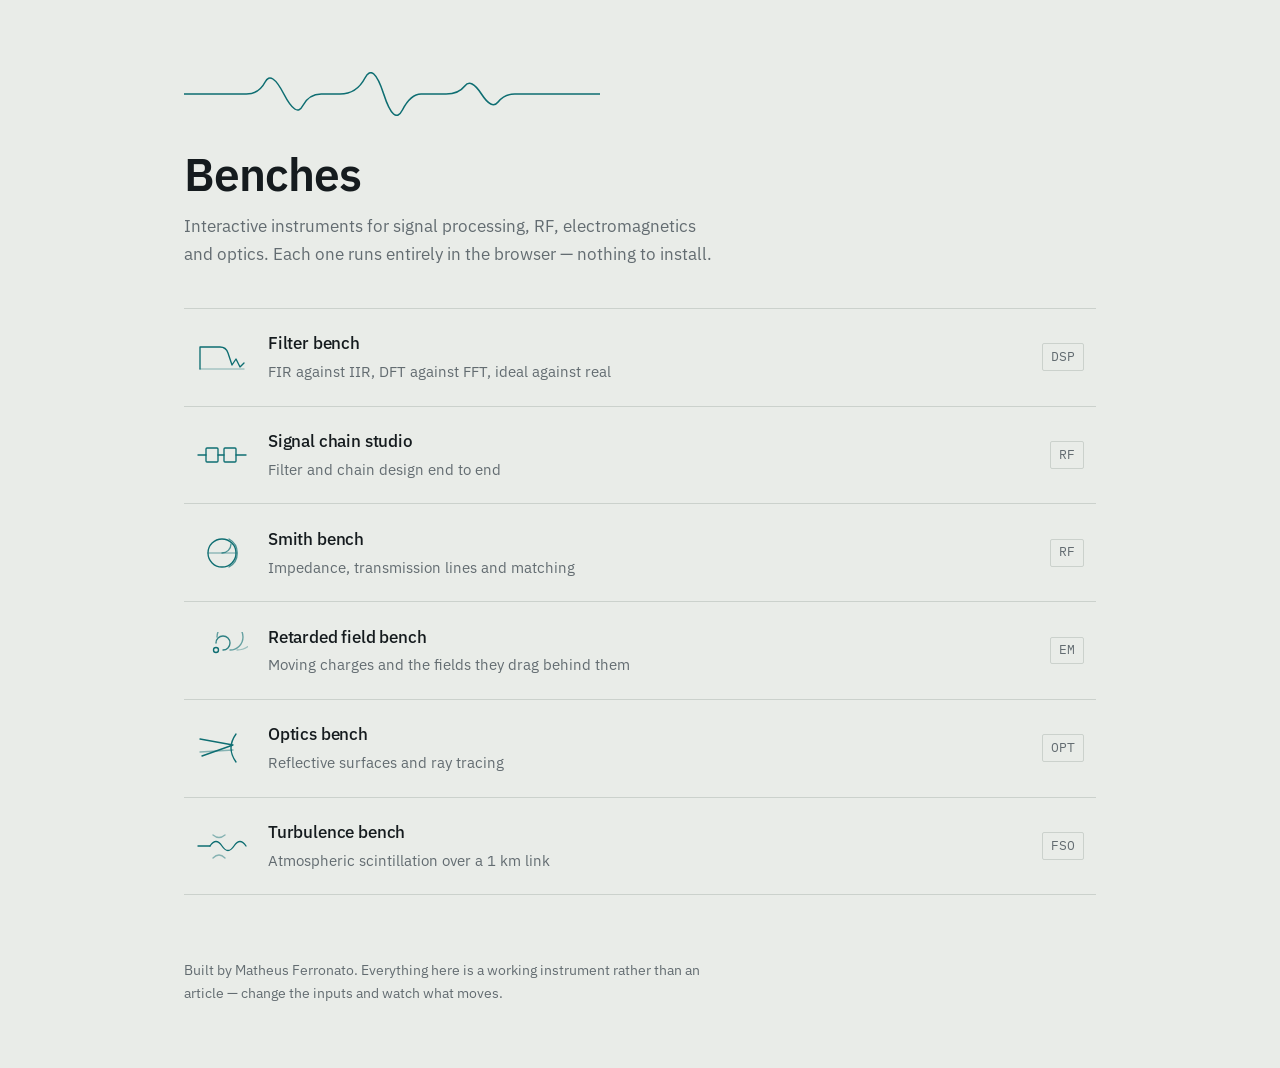
==== index.html @ c6b6359a "initial commit" ====
<!DOCTYPE html>
<html lang="en">
<head>
<meta charset="utf-8">
<meta name="viewport" content="width=device-width, initial-scale=1">
<title>Benches — interactive instruments for RF, optics and fields</title>
<meta name="description" content="Browser-based benches for signal processing, RF, electromagnetics, optics and free-space optical links.">
<link rel="preconnect" href="https://fonts.googleapis.com">
<link rel="preconnect" href="https://fonts.gstatic.com" crossorigin>
<link href="https://fonts.googleapis.com/css2?family=IBM+Plex+Mono:wght@400;500&family=IBM+Plex+Sans:wght@400;500;600&display=swap" rel="stylesheet">
<style>
:root{
  --panel:#E9ECE8;
  --surface:#F8F9F6;
  --ink:#151B1E;
  --muted:#636C71;
  --rule:#CBD1CC;
  --signal:#0E6E72;
}
*{box-sizing:border-box}
html{-webkit-text-size-adjust:100%}
body{
  margin:0;
  background:var(--panel);
  color:var(--ink);
  font-family:"IBM Plex Sans",system-ui,sans-serif;
  font-size:16px;
  line-height:1.6;
}
.wrap{max-width:60rem;margin:0 auto;padding:0 1.5rem}

header{padding:4.5rem 0 2.5rem}
.trace{display:block;width:100%;max-width:26rem;height:44px;margin-bottom:2rem}
.trace path{
  fill:none;stroke:var(--signal);stroke-width:1.5;
  stroke-linecap:round;stroke-linejoin:round;
  stroke-dasharray:900;stroke-dashoffset:900;
  animation:draw 1.6s cubic-bezier(.4,0,.2,1) forwards;
}
@keyframes draw{to{stroke-dashoffset:0}}
h1{
  font-size:clamp(2rem,5vw,2.9rem);
  font-weight:600;letter-spacing:-.022em;line-height:1.1;
  margin:0 0 .9rem;
}
.lede{
  max-width:34rem;margin:0;
  font-size:1.0625rem;color:var(--muted);
}

.rack{border-top:1px solid var(--rule);margin-bottom:4rem}
.bench{
  display:grid;
  grid-template-columns:3.25rem 1fr auto;
  align-items:center;
  gap:1.25rem;
  padding:1.35rem .75rem;
  border-bottom:1px solid var(--rule);
  text-decoration:none;color:inherit;
  transition:background .12s ease;
}
.bench:hover,.bench:focus-visible{background:var(--surface)}
.bench:focus-visible{outline:2px solid var(--signal);outline-offset:-2px}
.glyph{width:3.25rem;height:2.25rem;color:var(--signal)}
.glyph svg{width:100%;height:100%;display:block}
.glyph svg *{fill:none;stroke:currentColor;stroke-width:1.35;
  stroke-linecap:round;stroke-linejoin:round;vector-effect:non-scaling-stroke}
.name{font-size:1.0625rem;font-weight:500;letter-spacing:-.01em;margin:0}
.what{font-size:.9375rem;color:var(--muted);margin:.15rem 0 0}
.band{
  font-family:"IBM Plex Mono",ui-monospace,monospace;
  font-size:.8125rem;color:var(--muted);
  border:1px solid var(--rule);border-radius:2px;
  padding:.15rem .5rem;white-space:nowrap;
}

footer{
  padding:0 0 4rem;font-size:.875rem;color:var(--muted);
}
footer p{margin:0;max-width:34rem}

@media (max-width:34rem){
  header{padding:3rem 0 2rem}
  .bench{grid-template-columns:2.5rem 1fr;gap:1rem;padding:1.15rem .25rem}
  .glyph{width:2.5rem;height:1.9rem}
  .band{grid-column:2;justify-self:start;margin-top:.4rem}
}
@media (prefers-reduced-motion:reduce){
  .trace path{animation:none;stroke-dashoffset:0}
}
</style>
</head>
<body>
<div class="wrap">

<header>
  <svg class="trace" viewBox="0 0 400 44" aria-hidden="true" preserveAspectRatio="none">
    <path d="M0 22 L48 22 L60 22 Q72 22 78 10 T96 22 T114 34 T132 22 L150 22
             Q166 22 174 6 T192 22 T210 38 T228 22 L252 22 Q264 22 270 14
             T286 22 T302 30 T318 22 L400 22"/>
  </svg>
  <h1>Benches</h1>
  <p class="lede">
    Interactive instruments for signal processing, RF, electromagnetics and
    optics. Each one runs entirely in the browser — nothing to install.
  </p>
</header>

<nav class="rack">

  <a class="bench" href="fft/">
    <span class="glyph" aria-hidden="true">
      <svg viewBox="0 0 52 36"><path d="M4 30 L4 8 L24 8 Q30 8 32 14 L36 26 L40 20 L44 28 L48 24"/><path d="M4 30 L48 30" opacity=".3"/></svg>
    </span>
    <span>
      <span class="name">Filter bench</span>
      <p class="what">FIR against IIR, DFT against FFT, ideal against real</p>
    </span>
    <span class="band">DSP</span>
  </a>

  <a class="bench" href="rf-filters/">
    <span class="glyph" aria-hidden="true">
      <svg viewBox="0 0 52 36"><path d="M2 18 L10 18"/><rect x="10" y="11" width="12" height="14" rx="1"/><path d="M22 18 L28 18"/><rect x="28" y="11" width="12" height="14" rx="1"/><path d="M40 18 L50 18"/></svg>
    </span>
    <span>
      <span class="name">Signal chain studio</span>
      <p class="what">Filter and chain design end to end</p>
    </span>
    <span class="band">RF</span>
  </a>

  <a class="bench" href="smith-charts/">
    <span class="glyph" aria-hidden="true">
      <svg viewBox="0 0 52 36"><circle cx="26" cy="18" r="14"/><path d="M12 18 L40 18" opacity=".4"/><path d="M33 4 A16 16 0 0 1 33 32" opacity=".7"/><path d="M26 18 A9 9 0 0 0 35 9" opacity=".7"/></svg>
    </span>
    <span>
      <span class="name">Smith bench</span>
      <p class="what">Impedance, transmission lines and matching</p>
    </span>
    <span class="band">RF</span>
  </a>

  <a class="bench" href="em-fields/">
    <span class="glyph" aria-hidden="true">
      <svg viewBox="0 0 52 36"><circle cx="20" cy="18" r="2.5"/><path d="M27 18 A7 7 0 1 0 20 11" opacity=".85"/><path d="M34 18 A13 13 0 1 0 21 5" opacity=".6"/><path d="M41 18 A19 19 0 1 0 22 -1" opacity=".35"/></svg>
    </span>
    <span>
      <span class="name">Retarded field bench</span>
      <p class="what">Moving charges and the fields they drag behind them</p>
    </span>
    <span class="band">EM</span>
  </a>

  <a class="bench" href="optics/">
    <span class="glyph" aria-hidden="true">
      <svg viewBox="0 0 52 36"><path d="M40 4 Q30 18 40 32"/><path d="M4 9 L37 15 L6 26"/><path d="M4 22 L37 20" opacity=".45"/></svg>
    </span>
    <span>
      <span class="name">Optics bench</span>
      <p class="what">Reflective surfaces and ray tracing</p>
    </span>
    <span class="band">OPT</span>
  </a>

  <a class="bench" href="turbulence/">
    <span class="glyph" aria-hidden="true">
      <svg viewBox="0 0 52 36"><path d="M2 18 L14 18"/><path d="M14 18 Q20 9 26 18 T38 18 T50 18"/><path d="M17 30 Q23 24 29 30" opacity=".45"/><path d="M17 7 Q23 12 29 7" opacity=".45"/></svg>
    </span>
    <span>
      <span class="name">Turbulence bench</span>
      <p class="what">Atmospheric scintillation over a 1 km link</p>
    </span>
    <span class="band">FSO</span>
  </a>

</nav>

<footer>
  <p>Built by Matheus Ferronato. Everything here is a working instrument
     rather than an article — change the inputs and watch what moves.</p>
</footer>

</div>
</body>
</html>
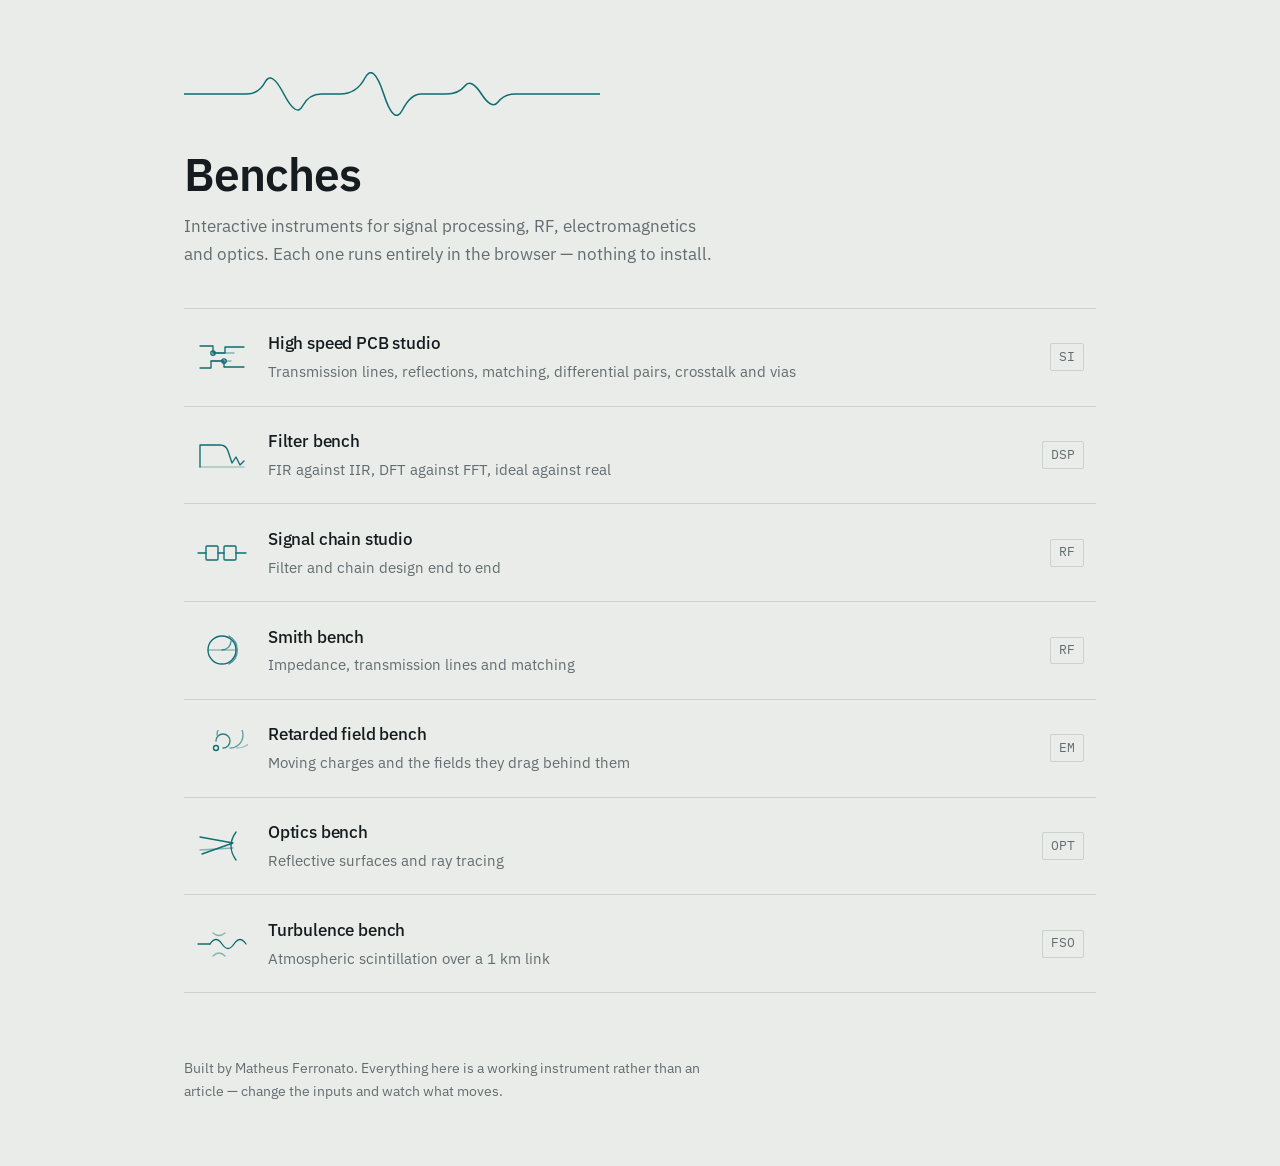
==== commit 9c05ccfa: "added high speed pcb bench" ====
--- a/index.html
+++ b/index.html
@@ -108,6 +108,24 @@
 
 <nav class="rack">
 
+  <a class="bench" href="high_speed_pcb/">
+    <span class="glyph" aria-hidden="true">
+      <svg viewBox="0 0 52 36">
+        <path d="M4 7 H17 V14 H29 V8 H48"/>
+        <path d="M4 29 H15 V22 H28 V28 H48"/>
+        <circle cx="17" cy="14" r="2.2"/>
+        <circle cx="28" cy="22" r="2.2"/>
+        <path d="M17 14 H38" opacity=".45"/>
+        <path d="M15 22 H35" opacity=".45"/>
+      </svg>
+    </span>
+    <span>
+      <span class="name">High speed PCB studio</span>
+      <p class="what">Transmission lines, reflections, matching, differential pairs, crosstalk and vias</p>
+    </span>
+    <span class="band">SI</span>
+  </a>
+
   <a class="bench" href="fft/">
     <span class="glyph" aria-hidden="true">
       <svg viewBox="0 0 52 36"><path d="M4 30 L4 8 L24 8 Q30 8 32 14 L36 26 L40 20 L44 28 L48 24"/><path d="M4 30 L48 30" opacity=".3"/></svg>
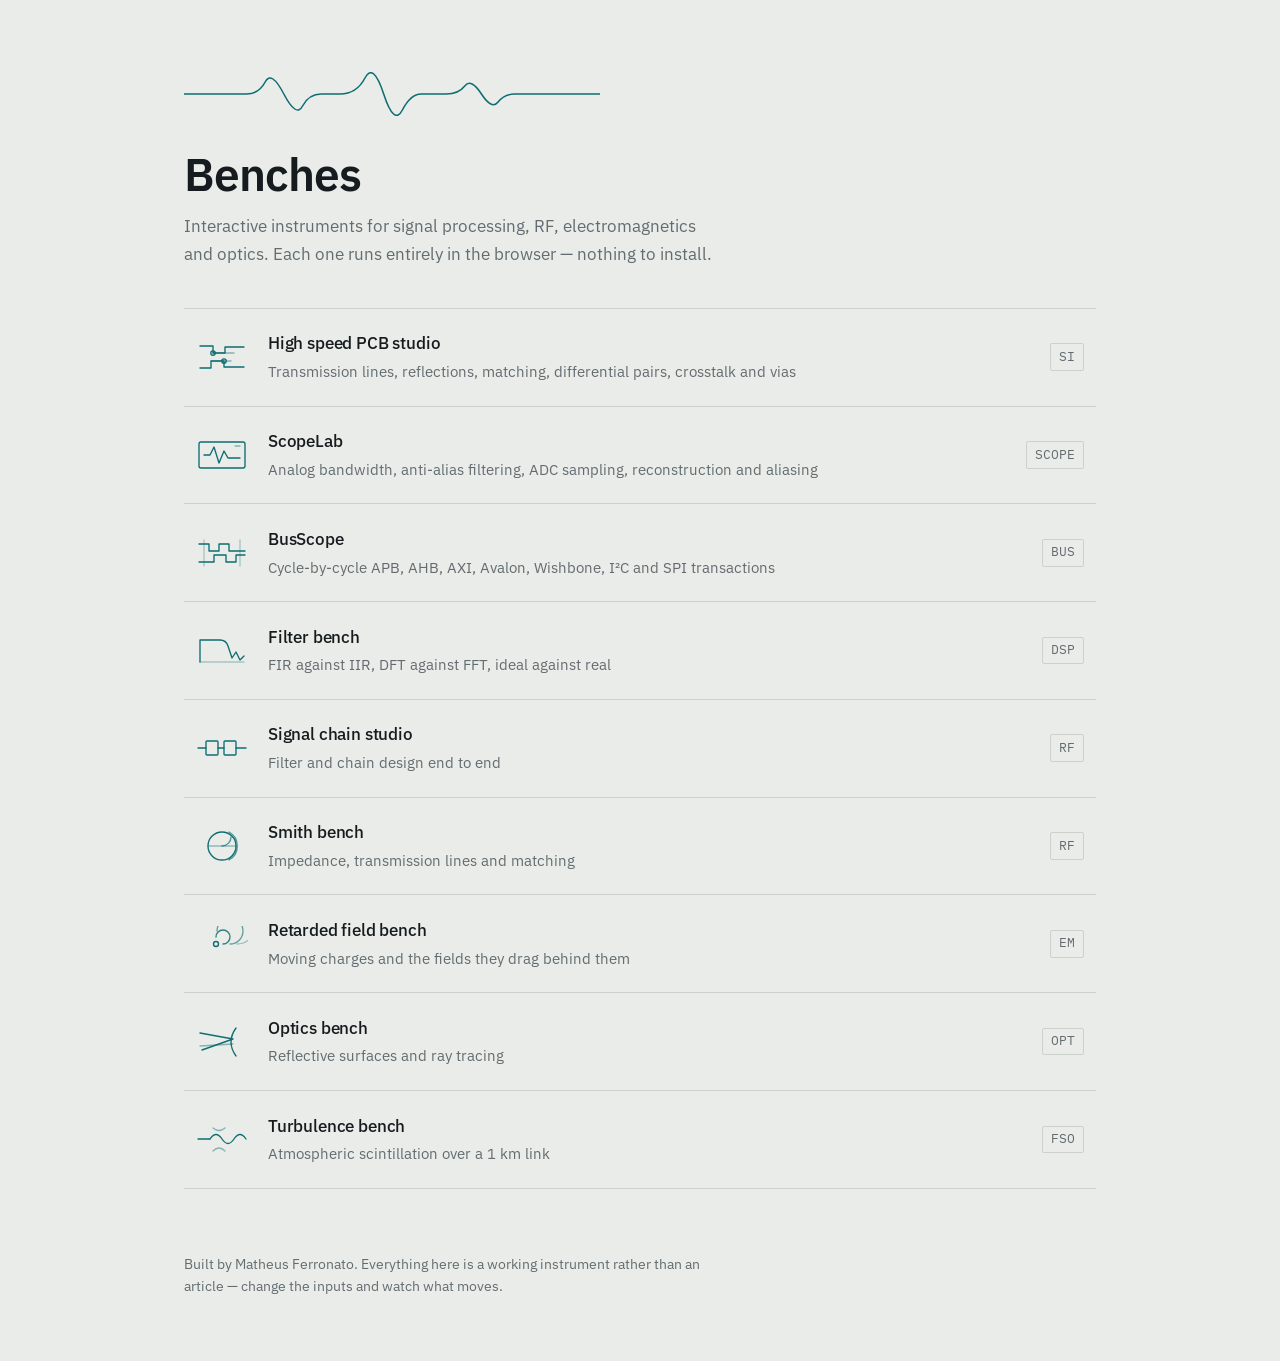
==== commit 8ae98d82: "Add ScopeLab and BusScope benches, link them from index Wire both new static benches into the homepa" ====
--- a/index.html
+++ b/index.html
@@ -126,6 +126,36 @@
     <span class="band">SI</span>
   </a>
 
+  <a class="bench" href="scope/">
+    <span class="glyph" aria-hidden="true">
+      <svg viewBox="0 0 52 36">
+        <rect x="3" y="5" width="46" height="26" rx="2"/>
+        <path d="M8 18 H14 L18 10 L23 26 L28 14 L32 21 H44"/>
+        <path d="M39 9 H44" opacity=".45"/>
+      </svg>
+    </span>
+    <span>
+      <span class="name">ScopeLab</span>
+      <p class="what">Analog bandwidth, anti-alias filtering, ADC sampling, reconstruction and aliasing</p>
+    </span>
+    <span class="band">SCOPE</span>
+  </a>
+
+  <a class="bench" href="bus_protocols/">
+    <span class="glyph" aria-hidden="true">
+      <svg viewBox="0 0 52 36">
+        <path d="M3 9 H13 V16 H23 V9 H33 V16 H49"/>
+        <path d="M3 27 H18 V20 H30 V27 H40 V20 H49"/>
+        <path d="M8 5 V31 M44 5 V31" opacity=".3"/>
+      </svg>
+    </span>
+    <span>
+      <span class="name">BusScope</span>
+      <p class="what">Cycle-by-cycle APB, AHB, AXI, Avalon, Wishbone, I²C and SPI transactions</p>
+    </span>
+    <span class="band">BUS</span>
+  </a>
+
   <a class="bench" href="fft/">
     <span class="glyph" aria-hidden="true">
       <svg viewBox="0 0 52 36"><path d="M4 30 L4 8 L24 8 Q30 8 32 14 L36 26 L40 20 L44 28 L48 24"/><path d="M4 30 L48 30" opacity=".3"/></svg>
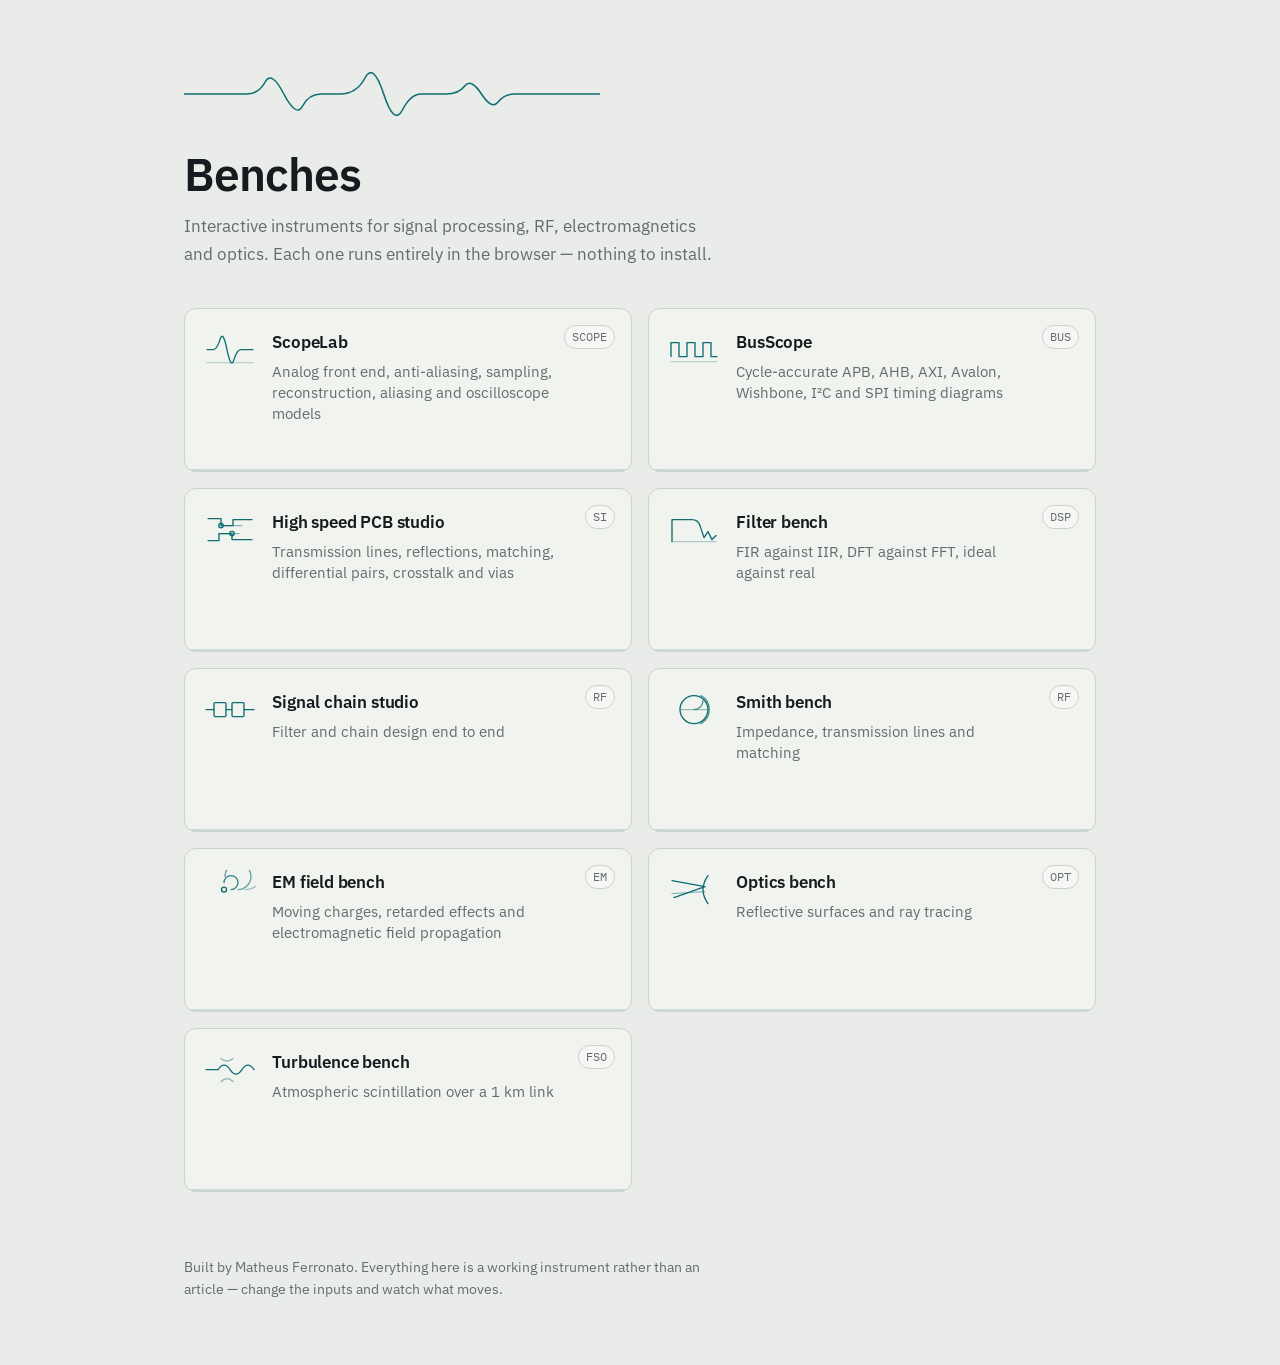
==== commit b7f08cf8: "added 2 benches" ====
--- a/index.html
+++ b/index.html
@@ -48,30 +48,65 @@
   font-size:1.0625rem;color:var(--muted);
 }
 
-.rack{border-top:1px solid var(--rule);margin-bottom:4rem}
+.rack{
+  display:grid;
+  grid-template-columns:repeat(2,minmax(0,1fr));
+  gap:1rem;
+  margin-bottom:4rem;
+}
 .bench{
+  position:relative;
   display:grid;
-  grid-template-columns:3.25rem 1fr auto;
-  align-items:center;
-  gap:1.25rem;
-  padding:1.35rem .75rem;
-  border-bottom:1px solid var(--rule);
+  grid-template-columns:3.25rem minmax(0,1fr);
+  grid-template-rows:auto 1fr;
+  align-items:start;
+  gap:.9rem 1rem;
+  min-height:10.25rem;
+  padding:1.25rem 1.2rem 1.2rem;
+  border:1px solid var(--rule);
+  border-radius:12px;
+  background:rgba(248,249,246,.48);
   text-decoration:none;color:inherit;
-  transition:background .12s ease;
-}
-.bench:hover,.bench:focus-visible{background:var(--surface)}
-.bench:focus-visible{outline:2px solid var(--signal);outline-offset:-2px}
-.glyph{width:3.25rem;height:2.25rem;color:var(--signal)}
+  overflow:hidden;
+  transition:background .15s ease,border-color .15s ease,transform .15s ease,box-shadow .15s ease;
+}
+.bench::after{
+  content:"";
+  position:absolute;
+  inset:auto 0 0 0;
+  height:2px;
+  background:var(--signal);
+  opacity:.18;
+  transition:opacity .15s ease;
+}
+.bench:hover,.bench:focus-visible{
+  background:var(--surface);
+  border-color:#AAB8B1;
+  transform:translateY(-2px);
+  box-shadow:0 8px 22px rgba(21,27,30,.06);
+}
+.bench:hover::after,.bench:focus-visible::after{opacity:.8}
+.bench:focus-visible{outline:2px solid var(--signal);outline-offset:2px}
+.glyph{
+  grid-row:1 / span 2;
+  width:3.25rem;height:2.45rem;
+  color:var(--signal);
+  margin-top:.1rem;
+}
 .glyph svg{width:100%;height:100%;display:block}
 .glyph svg *{fill:none;stroke:currentColor;stroke-width:1.35;
   stroke-linecap:round;stroke-linejoin:round;vector-effect:non-scaling-stroke}
-.name{font-size:1.0625rem;font-weight:500;letter-spacing:-.01em;margin:0}
-.what{font-size:.9375rem;color:var(--muted);margin:.15rem 0 0}
+.bench > span:nth-child(2){min-width:0;padding-right:3rem}
+.name{display:block;font-size:1.0625rem;font-weight:600;letter-spacing:-.01em;margin:0}
+.what{font-size:.92rem;line-height:1.45;color:var(--muted);margin:.3rem 0 0}
 .band{
+  position:absolute;
+  top:1rem;right:1rem;
   font-family:"IBM Plex Mono",ui-monospace,monospace;
-  font-size:.8125rem;color:var(--muted);
-  border:1px solid var(--rule);border-radius:2px;
-  padding:.15rem .5rem;white-space:nowrap;
+  font-size:.72rem;color:var(--muted);
+  border:1px solid var(--rule);border-radius:999px;
+  padding:.12rem .45rem;white-space:nowrap;
+  background:rgba(248,249,246,.75);
 }
 
 footer{
@@ -79,11 +114,16 @@
 }
 footer p{margin:0;max-width:34rem}
 
-@media (max-width:34rem){
+@media (max-width:44rem){
   header{padding:3rem 0 2rem}
-  .bench{grid-template-columns:2.5rem 1fr;gap:1rem;padding:1.15rem .25rem}
-  .glyph{width:2.5rem;height:1.9rem}
-  .band{grid-column:2;justify-self:start;margin-top:.4rem}
+  .rack{grid-template-columns:1fr}
+  .bench{min-height:8.75rem}
+}
+@media (max-width:28rem){
+  .wrap{padding:0 1rem}
+  .bench{grid-template-columns:2.6rem minmax(0,1fr);padding:1.1rem 1rem;gap:.75rem}
+  .glyph{width:2.6rem;height:2rem}
+  .bench > span:nth-child(2){padding-right:2.5rem}
 }
 @media (prefers-reduced-motion:reduce){
   .trace path{animation:none;stroke-dashoffset:0}
@@ -108,6 +148,34 @@
 
 <nav class="rack">
 
+  <a class="bench" href="scope/">
+    <span class="glyph" aria-hidden="true">
+      <svg viewBox="0 0 52 36">
+        <path d="M3 18 H9 Q13 18 16 8 T23 18 T30 28 T37 18 H49"/>
+        <path d="M3 31 H49" opacity=".25"/>
+      </svg>
+    </span>
+    <span>
+      <span class="name">ScopeLab</span>
+      <p class="what">Analog front end, anti-aliasing, sampling, reconstruction, aliasing and oscilloscope models</p>
+    </span>
+    <span class="band">SCOPE</span>
+  </a>
+
+  <a class="bench" href="bus_protocols/">
+    <span class="glyph" aria-hidden="true">
+      <svg viewBox="0 0 52 36">
+        <path d="M3 25 V11 H11 V25 H19 V11 H27 V25 H35 V11 H43 V25 H49"/>
+        <path d="M3 30 H49" opacity=".25"/>
+      </svg>
+    </span>
+    <span>
+      <span class="name">BusScope</span>
+      <p class="what">Cycle-accurate APB, AHB, AXI, Avalon, Wishbone, I²C and SPI timing diagrams</p>
+    </span>
+    <span class="band">BUS</span>
+  </a>
+
   <a class="bench" href="high_speed_pcb/">
     <span class="glyph" aria-hidden="true">
       <svg viewBox="0 0 52 36">
@@ -126,36 +194,6 @@
     <span class="band">SI</span>
   </a>
 
-  <a class="bench" href="scope/">
-    <span class="glyph" aria-hidden="true">
-      <svg viewBox="0 0 52 36">
-        <rect x="3" y="5" width="46" height="26" rx="2"/>
-        <path d="M8 18 H14 L18 10 L23 26 L28 14 L32 21 H44"/>
-        <path d="M39 9 H44" opacity=".45"/>
-      </svg>
-    </span>
-    <span>
-      <span class="name">ScopeLab</span>
-      <p class="what">Analog bandwidth, anti-alias filtering, ADC sampling, reconstruction and aliasing</p>
-    </span>
-    <span class="band">SCOPE</span>
-  </a>
-
-  <a class="bench" href="bus_protocols/">
-    <span class="glyph" aria-hidden="true">
-      <svg viewBox="0 0 52 36">
-        <path d="M3 9 H13 V16 H23 V9 H33 V16 H49"/>
-        <path d="M3 27 H18 V20 H30 V27 H40 V20 H49"/>
-        <path d="M8 5 V31 M44 5 V31" opacity=".3"/>
-      </svg>
-    </span>
-    <span>
-      <span class="name">BusScope</span>
-      <p class="what">Cycle-by-cycle APB, AHB, AXI, Avalon, Wishbone, I²C and SPI transactions</p>
-    </span>
-    <span class="band">BUS</span>
-  </a>
-
   <a class="bench" href="fft/">
     <span class="glyph" aria-hidden="true">
       <svg viewBox="0 0 52 36"><path d="M4 30 L4 8 L24 8 Q30 8 32 14 L36 26 L40 20 L44 28 L48 24"/><path d="M4 30 L48 30" opacity=".3"/></svg>
@@ -194,8 +232,8 @@
       <svg viewBox="0 0 52 36"><circle cx="20" cy="18" r="2.5"/><path d="M27 18 A7 7 0 1 0 20 11" opacity=".85"/><path d="M34 18 A13 13 0 1 0 21 5" opacity=".6"/><path d="M41 18 A19 19 0 1 0 22 -1" opacity=".35"/></svg>
     </span>
     <span>
-      <span class="name">Retarded field bench</span>
-      <p class="what">Moving charges and the fields they drag behind them</p>
+      <span class="name">EM field bench</span>
+      <p class="what">Moving charges, retarded effects and electromagnetic field propagation</p>
     </span>
     <span class="band">EM</span>
   </a>
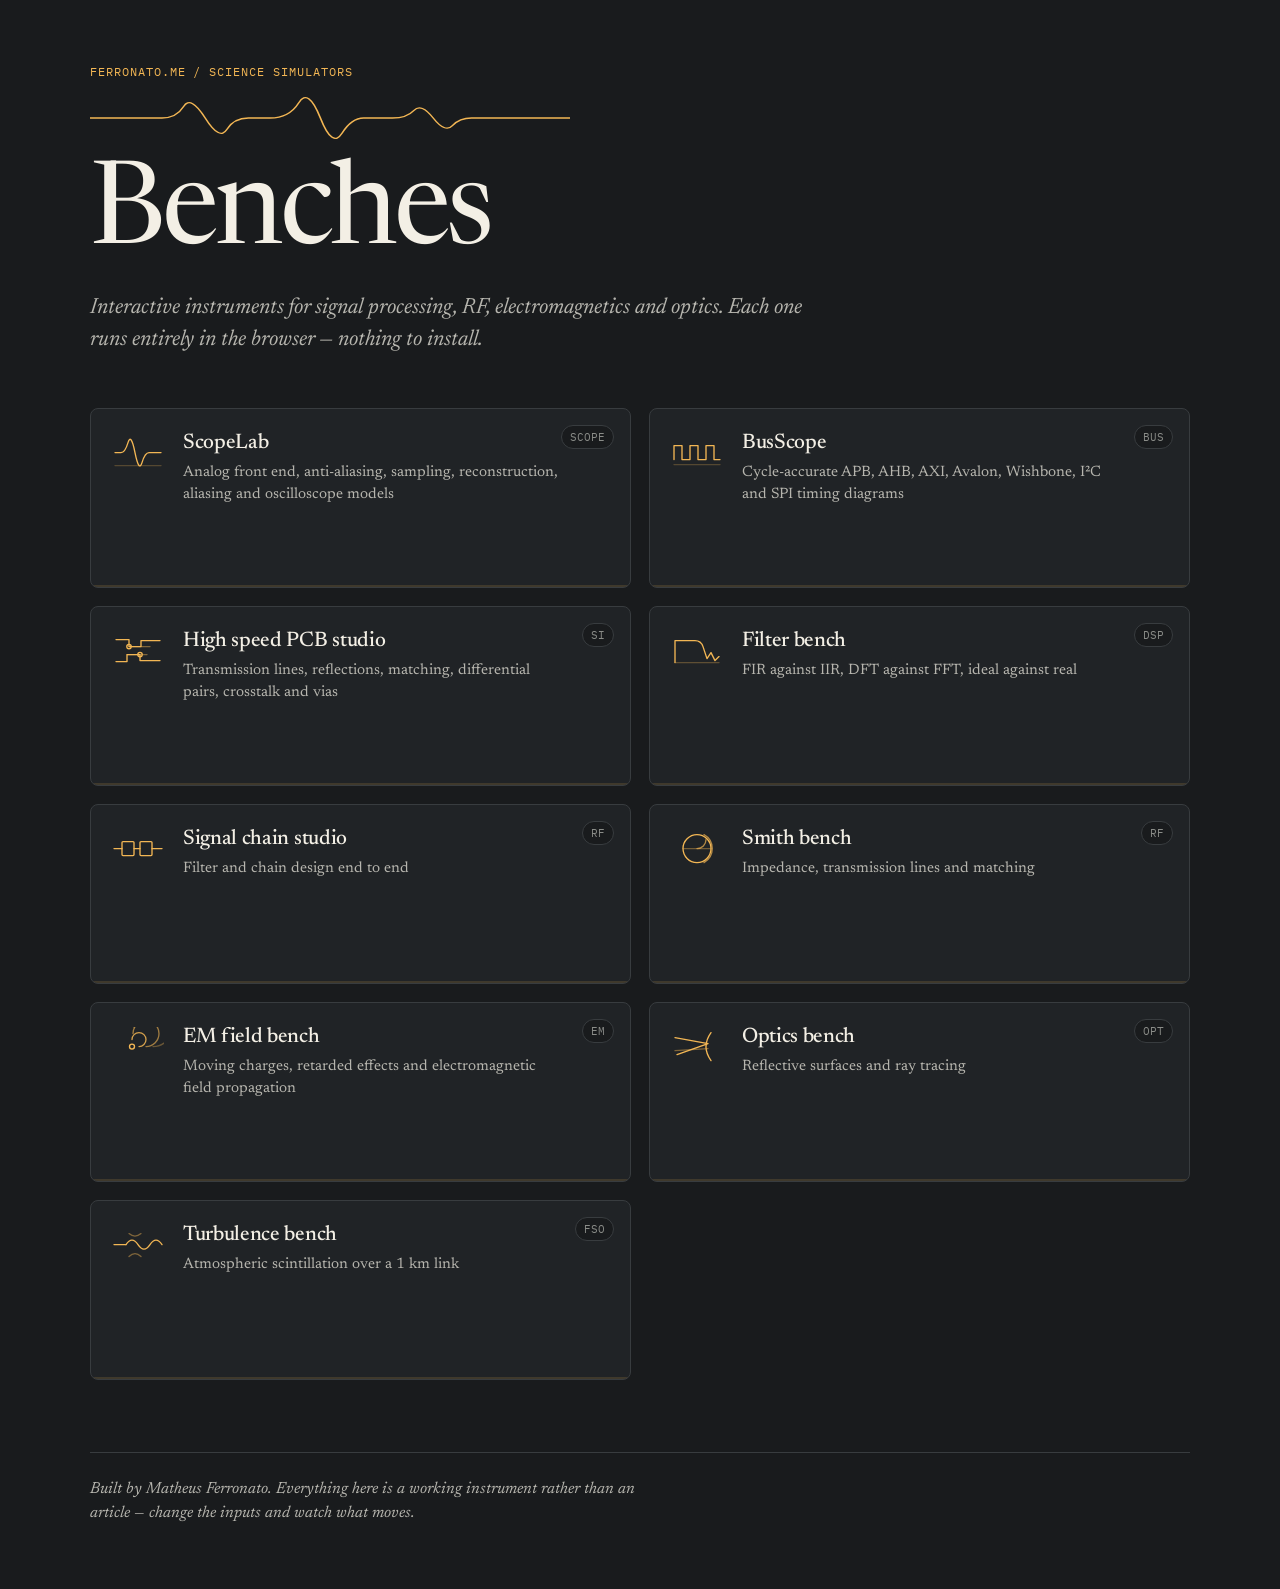
==== commit 1d6b5cd3: "fixed name" ====
--- a/index.html
+++ b/index.html
@@ -7,133 +7,17 @@
 <meta name="description" content="Browser-based benches for signal processing, RF, electromagnetics, optics and free-space optical links.">
 <link rel="preconnect" href="https://fonts.googleapis.com">
 <link rel="preconnect" href="https://fonts.gstatic.com" crossorigin>
-<link href="https://fonts.googleapis.com/css2?family=IBM+Plex+Mono:wght@400;500&family=IBM+Plex+Sans:wght@400;500;600&display=swap" rel="stylesheet">
+<link href="https://fonts.googleapis.com/css2?family=Newsreader:ital,opsz,wght@0,6..72,400;0,6..72,500;0,6..72,600;1,6..72,400&family=IBM+Plex+Mono:wght@400;500&display=swap" rel="stylesheet">
 <style>
-:root{
-  --panel:#E9ECE8;
-  --surface:#F8F9F6;
-  --ink:#151B1E;
-  --muted:#636C71;
-  --rule:#CBD1CC;
-  --signal:#0E6E72;
-}
-*{box-sizing:border-box}
-html{-webkit-text-size-adjust:100%}
-body{
-  margin:0;
-  background:var(--panel);
-  color:var(--ink);
-  font-family:"IBM Plex Sans",system-ui,sans-serif;
-  font-size:16px;
-  line-height:1.6;
-}
-.wrap{max-width:60rem;margin:0 auto;padding:0 1.5rem}
-
-header{padding:4.5rem 0 2.5rem}
-.trace{display:block;width:100%;max-width:26rem;height:44px;margin-bottom:2rem}
-.trace path{
-  fill:none;stroke:var(--signal);stroke-width:1.5;
-  stroke-linecap:round;stroke-linejoin:round;
-  stroke-dasharray:900;stroke-dashoffset:900;
-  animation:draw 1.6s cubic-bezier(.4,0,.2,1) forwards;
-}
-@keyframes draw{to{stroke-dashoffset:0}}
-h1{
-  font-size:clamp(2rem,5vw,2.9rem);
-  font-weight:600;letter-spacing:-.022em;line-height:1.1;
-  margin:0 0 .9rem;
-}
-.lede{
-  max-width:34rem;margin:0;
-  font-size:1.0625rem;color:var(--muted);
-}
-
-.rack{
-  display:grid;
-  grid-template-columns:repeat(2,minmax(0,1fr));
-  gap:1rem;
-  margin-bottom:4rem;
-}
-.bench{
-  position:relative;
-  display:grid;
-  grid-template-columns:3.25rem minmax(0,1fr);
-  grid-template-rows:auto 1fr;
-  align-items:start;
-  gap:.9rem 1rem;
-  min-height:10.25rem;
-  padding:1.25rem 1.2rem 1.2rem;
-  border:1px solid var(--rule);
-  border-radius:12px;
-  background:rgba(248,249,246,.48);
-  text-decoration:none;color:inherit;
-  overflow:hidden;
-  transition:background .15s ease,border-color .15s ease,transform .15s ease,box-shadow .15s ease;
-}
-.bench::after{
-  content:"";
-  position:absolute;
-  inset:auto 0 0 0;
-  height:2px;
-  background:var(--signal);
-  opacity:.18;
-  transition:opacity .15s ease;
-}
-.bench:hover,.bench:focus-visible{
-  background:var(--surface);
-  border-color:#AAB8B1;
-  transform:translateY(-2px);
-  box-shadow:0 8px 22px rgba(21,27,30,.06);
-}
-.bench:hover::after,.bench:focus-visible::after{opacity:.8}
-.bench:focus-visible{outline:2px solid var(--signal);outline-offset:2px}
-.glyph{
-  grid-row:1 / span 2;
-  width:3.25rem;height:2.45rem;
-  color:var(--signal);
-  margin-top:.1rem;
-}
-.glyph svg{width:100%;height:100%;display:block}
-.glyph svg *{fill:none;stroke:currentColor;stroke-width:1.35;
-  stroke-linecap:round;stroke-linejoin:round;vector-effect:non-scaling-stroke}
-.bench > span:nth-child(2){min-width:0;padding-right:3rem}
-.name{display:block;font-size:1.0625rem;font-weight:600;letter-spacing:-.01em;margin:0}
-.what{font-size:.92rem;line-height:1.45;color:var(--muted);margin:.3rem 0 0}
-.band{
-  position:absolute;
-  top:1rem;right:1rem;
-  font-family:"IBM Plex Mono",ui-monospace,monospace;
-  font-size:.72rem;color:var(--muted);
-  border:1px solid var(--rule);border-radius:999px;
-  padding:.12rem .45rem;white-space:nowrap;
-  background:rgba(248,249,246,.75);
-}
-
-footer{
-  padding:0 0 4rem;font-size:.875rem;color:var(--muted);
-}
-footer p{margin:0;max-width:34rem}
-
-@media (max-width:44rem){
-  header{padding:3rem 0 2rem}
-  .rack{grid-template-columns:1fr}
-  .bench{min-height:8.75rem}
-}
-@media (max-width:28rem){
-  .wrap{padding:0 1rem}
-  .bench{grid-template-columns:2.6rem minmax(0,1fr);padding:1.1rem 1rem;gap:.75rem}
-  .glyph{width:2.6rem;height:2rem}
-  .bench > span:nth-child(2){padding-right:2.5rem}
-}
-@media (prefers-reduced-motion:reduce){
-  .trace path{animation:none;stroke-dashoffset:0}
-}
+:root{--bg:#191B1D;--bg2:#202326;--ink:#F3EFE5;--mute:#B6B5AE;--dim:#8A8C88;--rule:#383C3F;--amber:#F2B654;--serif:'Newsreader','Iowan Old Style',Georgia,serif;--mono:'IBM Plex Mono',ui-monospace,'SF Mono',Menlo,monospace}
+*{box-sizing:border-box}html{-webkit-text-size-adjust:100%;background:var(--bg)}body{margin:0;background:var(--bg);color:var(--ink);font-family:var(--serif);font-size:18px;line-height:1.5;-webkit-font-smoothing:antialiased}::selection{background:var(--amber);color:var(--bg)}.wrap{max-width:1180px;margin:0 auto;padding:0 40px}header{padding:clamp(48px,7vh,84px) 0 42px}.kicker{margin:0 0 16px;color:var(--amber);font-family:var(--mono);font-size:12px;letter-spacing:.08em;text-transform:uppercase}.trace{display:block;width:100%;max-width:30rem;height:42px;margin:0 0 26px}.trace path{fill:none;stroke:var(--amber);stroke-width:1.35;stroke-linecap:round;stroke-linejoin:round;stroke-dasharray:900;stroke-dashoffset:900;animation:draw 1.6s cubic-bezier(.4,0,.2,1) forwards}@keyframes draw{to{stroke-dashoffset:0}}h1{margin:0;font-weight:400;font-size:clamp(58px,9vw,118px);line-height:.9;letter-spacing:-.035em;font-variation-settings:'opsz' 72}.lede{max-width:60ch;margin:24px 0 0;color:var(--mute);font-size:clamp(18px,2vw,22px);line-height:1.45;font-style:italic;text-wrap:pretty}.rack{display:grid;grid-template-columns:repeat(2,minmax(0,1fr));gap:18px;margin:10px 0 72px}.bench{position:relative;display:grid;grid-template-columns:3.4rem minmax(0,1fr);grid-template-rows:auto 1fr;align-items:start;gap:.85rem 1.05rem;min-height:11.25rem;padding:1.35rem 1.3rem 1.3rem;border:1px solid var(--rule);border-radius:8px;background:var(--bg2);color:inherit;text-decoration:none;overflow:hidden;transition:border-color .16s ease,transform .16s ease,background .16s ease}.bench::after{content:'';position:absolute;left:0;right:0;bottom:0;height:2px;background:var(--amber);opacity:.15;transition:opacity .16s ease}.bench:hover,.bench:focus-visible{background:#24282B;border-color:var(--amber);transform:translateY(-2px);outline:none}.bench:hover::after,.bench:focus-visible::after{opacity:.85}.glyph{grid-row:1 / span 2;width:3.25rem;height:2.45rem;color:var(--amber);margin-top:.1rem}.glyph svg{width:100%;height:100%;display:block}.glyph svg *{fill:none;stroke:currentColor;stroke-width:1.35;stroke-linecap:round;stroke-linejoin:round;vector-effect:non-scaling-stroke}.bench > span:nth-child(2){min-width:0;padding-right:3rem}.name{display:block;margin:0;color:var(--ink);font-size:1.32rem;font-weight:500;line-height:1.15;letter-spacing:-.015em}.what{margin:.42rem 0 0;color:var(--mute);font-size:.94rem;line-height:1.45;font-family:var(--serif)}.band{position:absolute;top:1rem;right:1rem;padding:.16rem .5rem;border:1px solid var(--rule);border-radius:999px;background:var(--bg);color:var(--dim);font-family:var(--mono);font-size:.7rem;white-space:nowrap}footer{padding:24px 0 64px;border-top:1px solid var(--rule);color:var(--mute);font-size:16px;font-style:italic}footer p{margin:0;max-width:64ch}@media (max-width:44rem){.wrap{padding:0 20px}header{padding:42px 0 30px}.rack{grid-template-columns:1fr}.bench{min-height:9.5rem}}@media (max-width:28rem){.bench{grid-template-columns:2.7rem minmax(0,1fr);padding:1.1rem 1rem;gap:.75rem}.glyph{width:2.7rem;height:2rem}.bench > span:nth-child(2){padding-right:2.5rem}}@media (prefers-reduced-motion:reduce){.trace path{animation:none;stroke-dashoffset:0}.bench{transition:none}}
 </style>
 </head>
 <body>
 <div class="wrap">
 
 <header>
+  <p class="kicker">ferronato.me / science simulators</p>
   <svg class="trace" viewBox="0 0 400 44" aria-hidden="true" preserveAspectRatio="none">
     <path d="M0 22 L48 22 L60 22 Q72 22 78 10 T96 22 T114 34 T132 22 L150 22
              Q166 22 174 6 T192 22 T210 38 T228 22 L252 22 Q264 22 270 14
